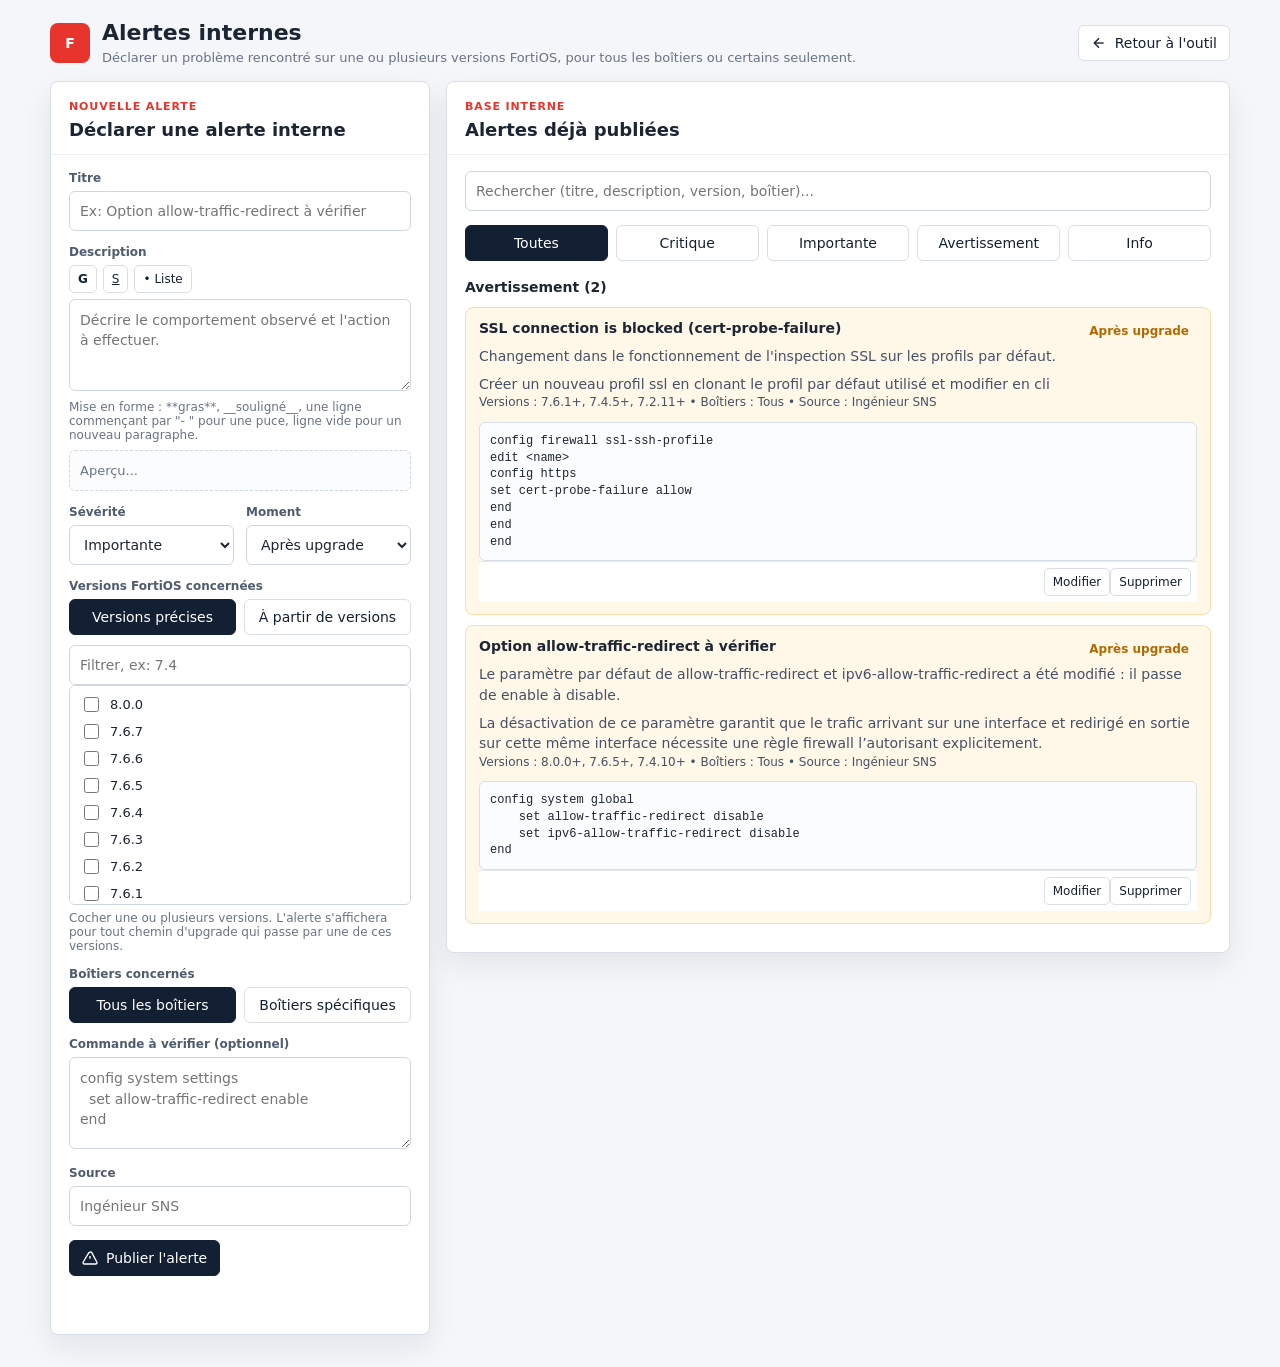
==== app/alerte/index.html @ b1a3e5e3 "Add lightweight rich text formatting for advisory descriptions - New toolbar above the description t" ====
<!doctype html>
<html lang="fr">
<head>
  <meta charset="utf-8" />
  <meta name="viewport" content="width=device-width, initial-scale=1" />
  <title>Alertes internes — FortiOS Upgrade Intelligence</title>
  <link rel="stylesheet" href="../shared.css" />
</head>
<body>
  <main class="shell">
    <header class="topbar">
      <div class="brand-block">
        <div class="mark">F</div>
        <div>
          <h1>Alertes internes</h1>
          <p class="subtitle">Déclarer un problème rencontré sur une ou plusieurs versions FortiOS, pour tous les boîtiers ou certains seulement.</p>
        </div>
      </div>
      <div class="toolbar">
        <a class="btn" href="../" title="Retour à l'outil de chemin d'upgrade">
          <svg viewBox="0 0 24 24" fill="none" stroke="currentColor"><path d="M19 12H5"/><path d="m12 19-7-7 7-7"/></svg>
          Retour à l'outil
        </a>
      </div>
    </header>

    <section class="grid">
      <aside class="panel">
        <div class="panel-header">
          <p class="eyebrow">Nouvelle alerte</p>
          <h2 class="panel-title">Déclarer une alerte interne</h2>
        </div>
        <div class="panel-body">
          <div class="field">
            <label for="titleInput">Titre</label>
            <input type="text" id="titleInput" placeholder="Ex: Option allow-traffic-redirect à vérifier" autocomplete="off" />
          </div>
          <div class="field">
            <label for="descriptionInput">Description</label>
            <div class="rich-toolbar">
              <button type="button" class="mini" id="boldButton" title="Gras (**texte**)"><b>G</b></button>
              <button type="button" class="mini" id="underlineButton" title="Souligné (__texte__)"><u>S</u></button>
              <button type="button" class="mini" id="bulletButton" title="Liste à puces">• Liste</button>
            </div>
            <textarea id="descriptionInput" placeholder="Décrire le comportement observé et l'action à effectuer."></textarea>
            <p class="hint">Mise en forme : **gras**, __souligné__, une ligne commençant par "- " pour une puce, ligne vide pour un nouveau paragraphe.</p>
            <div class="rich-preview rich-text" id="descriptionPreview"></div>
          </div>
          <div class="version-row">
            <div class="field">
              <label for="severitySelect">Sévérité</label>
              <select id="severitySelect">
                <option value="critical">Critique</option>
                <option value="important" selected>Importante</option>
                <option value="warning">Avertissement</option>
                <option value="info">Info</option>
              </select>
            </div>
            <div class="field">
              <label for="timingSelect">Moment</label>
              <select id="timingSelect">
                <option value="pre-upgrade">Avant upgrade</option>
                <option value="during-upgrade">Pendant l'upgrade</option>
                <option value="post-upgrade" selected>Après upgrade</option>
              </select>
            </div>
          </div>

          <div class="field">
            <label>Versions FortiOS concernées</label>
            <div class="toggle-group">
              <button type="button" class="btn active" id="versionModeExactButton">Versions précises</button>
              <button type="button" class="btn" id="versionModeFromButton">À partir de versions</button>
            </div>

            <div id="versionExactField" style="margin-top: 10px;">
              <input type="text" id="versionSearch" placeholder="Filtrer, ex: 7.4" autocomplete="off" />
              <div class="check-list" id="versionList"></div>
              <p class="hint">Cocher une ou plusieurs versions. L'alerte s'affichera pour tout chemin d'upgrade qui passe par une de ces versions.</p>
            </div>

            <div class="field hidden" id="versionFromField" style="margin-top: 10px;">
              <label>À partir de (une par branche concernée)</label>
              <input type="text" id="minVersionSearch" placeholder="Filtrer, ex: 7.4" autocomplete="off" />
              <div class="check-list" id="minVersionList"></div>
              <p class="hint">Cocher un point de départ par branche concernée (ex: 7.2.11 et 7.4.5 et 7.6.1 pour un correctif backporté dans ces trois branches). L'alerte s'affiche pour cette version et les versions suivantes de la même branche (7.4.5 déclenche sur 7.4.5+, mais pas sur 7.2.x ni 7.6.x sauf si cochées aussi).</p>
            </div>
          </div>

          <div class="field">
            <label>Boîtiers concernés</label>
            <div class="toggle-group">
              <button type="button" class="btn active" id="scopeAllButton">Tous les boîtiers</button>
              <button type="button" class="btn" id="scopeSomeButton">Boîtiers spécifiques</button>
            </div>
            <div class="field hidden" id="modelPickerField" style="margin-top: 10px;">
              <input type="text" id="modelSearch" placeholder="Filtrer, ex: 90G, 100F..." autocomplete="off" />
              <div class="check-list" id="modelList"></div>
            </div>
          </div>

          <div class="field">
            <label for="commandInput">Commande à vérifier (optionnel)</label>
            <textarea id="commandInput" placeholder="config system settings&#10;  set allow-traffic-redirect enable&#10;end"></textarea>
          </div>

          <div class="field">
            <label for="sourceInput">Source</label>
            <input type="text" id="sourceInput" placeholder="Ingénieur SNS" autocomplete="off" />
          </div>

          <div class="toolbar" style="justify-content: flex-start;">
            <button class="btn primary" id="submitButton">
              <svg viewBox="0 0 24 24" fill="none" stroke="currentColor"><path d="M10.29 3.86 1.82 18a2 2 0 0 0 1.71 3h16.94a2 2 0 0 0 1.71-3L14.71 3.86a2 2 0 0 0-3.42 0Z"/><path d="M12 9v4"/><path d="M12 17h.01"/></svg>
              <span id="submitButtonLabel">Publier l'alerte</span>
            </button>
            <button class="btn hidden" id="cancelEditButton" type="button">Annuler la modification</button>
          </div>
          <p class="message" id="formMessage"></p>
        </div>
      </aside>

      <section class="panel">
        <div class="panel-header">
          <p class="eyebrow">Base interne</p>
          <h2 class="panel-title">Alertes déjà publiées</h2>
        </div>
        <div class="panel-body" style="padding-bottom: 0;">
          <div class="field">
            <input type="text" id="advisorySearch" placeholder="Rechercher (titre, description, version, boîtier)..." autocomplete="off" />
          </div>
          <div class="toggle-group" id="severityFilterGroup" style="justify-content: flex-start; flex-wrap: wrap;">
            <button type="button" class="btn active" data-severity-filter="all">Toutes</button>
            <button type="button" class="btn" data-severity-filter="critical">Critique</button>
            <button type="button" class="btn" data-severity-filter="important">Importante</button>
            <button type="button" class="btn" data-severity-filter="warning">Avertissement</button>
            <button type="button" class="btn" data-severity-filter="info">Info</button>
          </div>
        </div>
        <div class="content-band" id="advisoryList"></div>
      </section>
    </section>
  </main>

  <script src="app.js"></script>
</body>
</html>
---- app/shared.css ----
:root {
  --bg: #f4f6f9;
  --panel: #ffffff;
  --text: #1c2533;
  --muted: #687386;
  --line: #d9dee8;
  --soft-line: #edf0f5;
  --brand: #e7352d;
  --brand-dark: #b92721;
  --ink: #132033;
  --info: #1769aa;
  --warn: #b26a00;
  --danger: #b3261e;
  --ok: #18734b;
  --soft-red: #fff1f0;
  --soft-blue: #eef6ff;
  --soft-yellow: #fff7e8;
  --soft-green: #eefaf3;
  --shadow: 0 12px 28px rgba(19, 32, 51, 0.08);
  font-family: Inter, ui-sans-serif, system-ui, -apple-system, BlinkMacSystemFont, "Segoe UI", sans-serif;
}

* { box-sizing: border-box; }

body {
  margin: 0;
  min-height: 100vh;
  background: var(--bg);
  color: var(--text);
  font-size: 14px;
}

button, input, select, textarea {
  font: inherit;
}

button {
  border: 0;
  cursor: pointer;
}

.shell {
  width: min(1180px, calc(100vw - 32px));
  margin: 0 auto;
  padding: 20px 0 32px;
}

.topbar {
  display: flex;
  align-items: center;
  justify-content: space-between;
  gap: 16px;
  margin-bottom: 16px;
}

.brand-block {
  display: flex;
  align-items: center;
  gap: 12px;
  min-width: 0;
}

.mark {
  width: 40px;
  height: 40px;
  border-radius: 8px;
  display: grid;
  place-items: center;
  color: #fff;
  background: var(--brand);
  font-weight: 800;
  letter-spacing: 0;
}

h1 {
  margin: 0;
  font-size: 22px;
  line-height: 1.2;
  letter-spacing: 0;
}

.subtitle {
  margin: 4px 0 0;
  color: var(--muted);
  font-size: 13px;
}

.toolbar {
  display: flex;
  align-items: center;
  gap: 8px;
  flex-wrap: wrap;
  justify-content: flex-end;
}

.btn {
  min-height: 36px;
  padding: 0 12px;
  border: 1px solid var(--line);
  border-radius: 6px;
  background: #fff;
  color: var(--ink);
  display: inline-flex;
  align-items: center;
  gap: 8px;
  white-space: nowrap;
  text-decoration: none;
}

.btn svg {
  width: 16px;
  height: 16px;
  stroke-width: 2;
}

.btn.primary {
  border-color: var(--ink);
  background: var(--ink);
  color: #fff;
}

.btn.danger {
  border-color: #ffcdc9;
  color: var(--brand-dark);
}

.btn:disabled {
  opacity: 0.55;
  cursor: not-allowed;
}

.grid {
  display: grid;
  grid-template-columns: 380px minmax(0, 1fr);
  gap: 16px;
  align-items: start;
}

.panel {
  background: var(--panel);
  border: 1px solid var(--line);
  border-radius: 8px;
  box-shadow: var(--shadow);
}

.panel-header {
  padding: 18px 18px 12px;
  border-bottom: 1px solid var(--soft-line);
}

.eyebrow {
  margin: 0 0 6px;
  color: var(--brand);
  font-size: 11px;
  font-weight: 800;
  letter-spacing: 0.08em;
  text-transform: uppercase;
}

.panel-title {
  margin: 0;
  font-size: 18px;
  line-height: 1.25;
  letter-spacing: 0;
}

.panel-body {
  padding: 16px 18px 18px;
}

.field {
  margin-bottom: 14px;
}

label {
  display: block;
  color: #4f5b6e;
  font-size: 12px;
  font-weight: 700;
  margin-bottom: 6px;
}

select, textarea, input[type="text"] {
  width: 100%;
  border: 1px solid #cfd6e2;
  border-radius: 6px;
  background: #fff;
  color: var(--text);
  min-height: 40px;
  padding: 0 10px;
  outline: none;
}

textarea {
  padding: 10px;
  min-height: 92px;
  resize: vertical;
  line-height: 1.45;
}

select:focus, textarea:focus, input[type="text"]:focus {
  border-color: var(--info);
  box-shadow: 0 0 0 3px rgba(23, 105, 170, 0.12);
}

.version-row {
  display: grid;
  grid-template-columns: 1fr 1fr;
  gap: 12px;
}

.hint {
  margin: 6px 0 0;
  color: var(--muted);
  font-size: 12px;
}

.status-line {
  margin-top: 12px;
  padding-top: 12px;
  border-top: 1px solid var(--soft-line);
  display: flex;
  align-items: center;
  gap: 8px;
  color: var(--muted);
  font-size: 12px;
}

.status-dot {
  width: 8px;
  height: 8px;
  border-radius: 50%;
  background: var(--ok);
  flex: 0 0 auto;
}

.path-head {
  display: flex;
  justify-content: space-between;
  align-items: flex-start;
  gap: 16px;
  padding: 18px;
  border-bottom: 1px solid var(--soft-line);
}

.path-title {
  margin: 4px 0 0;
  display: flex;
  align-items: center;
  gap: 10px;
  flex-wrap: wrap;
  font-size: 28px;
  line-height: 1.1;
  letter-spacing: 0;
  font-weight: 800;
}

.path-title .from { color: var(--brand); }
.path-title .arrow { color: #7b8597; font-weight: 500; }
.path-title .to { color: var(--ink); }

.path-meta {
  margin-top: 8px;
  display: flex;
  gap: 8px;
  flex-wrap: wrap;
  color: var(--muted);
  font-size: 12px;
}

.badge {
  display: inline-flex;
  align-items: center;
  min-height: 22px;
  padding: 0 8px;
  border-radius: 999px;
  background: #eef1f5;
  color: #465165;
  font-size: 12px;
  font-weight: 700;
  white-space: nowrap;
}

.badge.warn { background: var(--soft-yellow); color: var(--warn); }
.badge.danger { background: var(--soft-red); color: var(--danger); }
.badge.ok { background: var(--soft-green); color: var(--ok); }
.badge.info { background: var(--soft-blue); color: var(--info); }

.steps {
  padding: 26px 18px 18px;
  border-bottom: 1px solid var(--soft-line);
  overflow-x: auto;
}

.step-track {
  display: flex;
  align-items: center;
  min-width: max-content;
}

.step {
  min-width: 112px;
  text-align: center;
  position: relative;
}

.step-label {
  color: #7a8496;
  font-size: 10px;
  text-transform: uppercase;
  font-weight: 800;
  letter-spacing: 0.08em;
  margin-bottom: 7px;
}

.step-box {
  display: inline-flex;
  align-items: center;
  justify-content: center;
  min-width: 78px;
  min-height: 36px;
  border: 1px solid #bec7d5;
  border-radius: 4px;
  background: #fff;
  color: var(--ink);
  font-weight: 800;
  font-size: 13px;
}

.step.target .step-box {
  background: var(--brand);
  border-color: var(--brand);
  color: #fff;
}

.connector {
  width: 52px;
  height: 1px;
  background: #bcc5d3;
  position: relative;
  margin: 18px -9px 0;
  flex: 0 0 auto;
}

.connector::after {
  content: "";
  position: absolute;
  right: -1px;
  top: -4px;
  border-left: 7px solid #bcc5d3;
  border-top: 4px solid transparent;
  border-bottom: 4px solid transparent;
}

.content-band {
  padding: 18px;
}

.section-title {
  margin: 0 0 12px;
  font-size: 14px;
  letter-spacing: 0;
}

.table-wrap {
  border: 1px solid var(--line);
  border-radius: 6px;
  overflow: auto;
}

table {
  width: 100%;
  border-collapse: collapse;
  min-width: 620px;
  background: #fff;
}

th, td {
  text-align: left;
  padding: 12px 13px;
  border-bottom: 1px solid var(--soft-line);
  vertical-align: top;
}

th {
  color: #687386;
  font-size: 11px;
  text-transform: uppercase;
  letter-spacing: 0.06em;
  background: #fafbfc;
}

tr:last-child td { border-bottom: 0; }
tr.target-row { background: var(--soft-red); }

.version-cell {
  font-weight: 800;
  white-space: nowrap;
}

.notes {
  display: flex;
  gap: 6px;
  flex-wrap: wrap;
}

.note-token {
  width: 24px;
  height: 24px;
  border-radius: 50%;
  display: inline-grid;
  place-items: center;
  font-size: 12px;
  font-weight: 800;
  border: 1px solid #d5dbe6;
  color: #4d596b;
  background: #fff;
}

.note-token.active {
  border-color: #2d5b8f;
  background: #eef6ff;
  color: #174d86;
}

.callouts {
  display: grid;
  grid-template-columns: repeat(2, minmax(0, 1fr));
  gap: 12px;
  margin-top: 14px;
}

.callout {
  border: 1px solid var(--line);
  border-radius: 8px;
  padding: 13px;
  background: #fff;
}

.callout.warn {
  border-color: #ffdca5;
  background: var(--soft-yellow);
}

.callout.danger {
  border-color: #ffc8c3;
  background: var(--soft-red);
}

.callout.info {
  border-color: #bfddfa;
  background: var(--soft-blue);
}

.callout-head {
  display: flex;
  justify-content: space-between;
  gap: 10px;
  margin-bottom: 7px;
}

.callout-title {
  margin: 0;
  font-weight: 800;
  line-height: 1.25;
}

.callout p {
  margin: 0;
  color: #465165;
  line-height: 1.45;
}

.codebox {
  margin-top: 10px;
  border: 1px solid #d8dee9;
  background: #fbfcfe;
  border-radius: 6px;
  overflow: hidden;
}

pre {
  margin: 0;
  padding: 10px;
  overflow: auto;
  font-size: 12px;
  line-height: 1.4;
}

.code-actions {
  display: flex;
  justify-content: flex-end;
  border-top: 1px solid #e3e7ef;
  padding: 6px;
  background: #fff;
}

.mini {
  min-height: 28px;
  padding: 0 8px;
  border-radius: 5px;
  background: #fff;
  border: 1px solid var(--line);
  color: var(--ink);
  font-size: 12px;
}

.empty {
  border: 1px dashed #c8d0dd;
  border-radius: 8px;
  padding: 22px;
  text-align: center;
  color: var(--muted);
  background: #fbfcfe;
}

.drawer {
  margin-top: 16px;
  border-top: 1px solid var(--soft-line);
  padding-top: 16px;
}

.hidden { display: none !important; }

.import-box {
  display: grid;
  gap: 10px;
}

.message {
  margin-top: 10px;
  color: var(--muted);
  font-size: 12px;
  min-height: 18px;
}

.file-input {
  position: absolute;
  width: 1px;
  height: 1px;
  opacity: 0;
  pointer-events: none;
}

.toggle-group {
  display: flex;
  gap: 8px;
}

.toggle-group .btn {
  flex: 1;
  justify-content: center;
}

.toggle-group .btn.active {
  border-color: var(--ink);
  background: var(--ink);
  color: #fff;
}

.check-list {
  max-height: 220px;
  overflow: auto;
  border: 1px solid #cfd6e2;
  border-radius: 6px;
  padding: 8px 10px;
  display: grid;
  gap: 6px;
  background: #fff;
}

.check-list label {
  display: flex;
  align-items: center;
  gap: 8px;
  margin: 0;
  font-size: 13px;
  font-weight: 500;
  color: var(--text);
}

.check-list input[type="checkbox"] {
  width: 15px;
  height: 15px;
}

.advisory-row {
  border: 1px solid var(--line);
  border-radius: 8px;
  padding: 12px 13px;
  margin-bottom: 10px;
  background: #fff;
}

.advisory-row .callout-head { margin-bottom: 4px; }

.rich-toolbar {
  display: flex;
  gap: 6px;
  margin-bottom: 6px;
}

.rich-toolbar .mini.active {
  border-color: var(--ink);
  background: var(--ink);
  color: #fff;
}

.rich-preview {
  margin-top: 8px;
  padding: 10px;
  border: 1px dashed #cfd6e2;
  border-radius: 6px;
  background: #fbfcfe;
  font-size: 13px;
  line-height: 1.5;
}

.rich-preview:empty::before {
  content: "Aperçu...";
  color: var(--muted);
}

.rich-text p {
  margin: 0 0 8px;
  color: #465165;
  line-height: 1.45;
}

.rich-text p:last-child { margin-bottom: 0; }

.rich-text ul {
  margin: 0 0 8px 18px;
  padding: 0;
  color: #465165;
}

.rich-text ul:last-child { margin-bottom: 0; }
.rich-text li { margin-bottom: 2px; }

@media (max-width: 920px) {
  .grid {
    grid-template-columns: 1fr;
  }

  .topbar {
    align-items: flex-start;
    flex-direction: column;
  }

  .toolbar {
    justify-content: flex-start;
  }

  .callouts {
    grid-template-columns: 1fr;
  }
}

@media (max-width: 560px) {
  .shell {
    width: min(100vw - 20px, 1180px);
    padding-top: 10px;
  }

  .version-row {
    grid-template-columns: 1fr;
  }

  .path-head {
    flex-direction: column;
  }

  .path-title {
    font-size: 23px;
  }
}
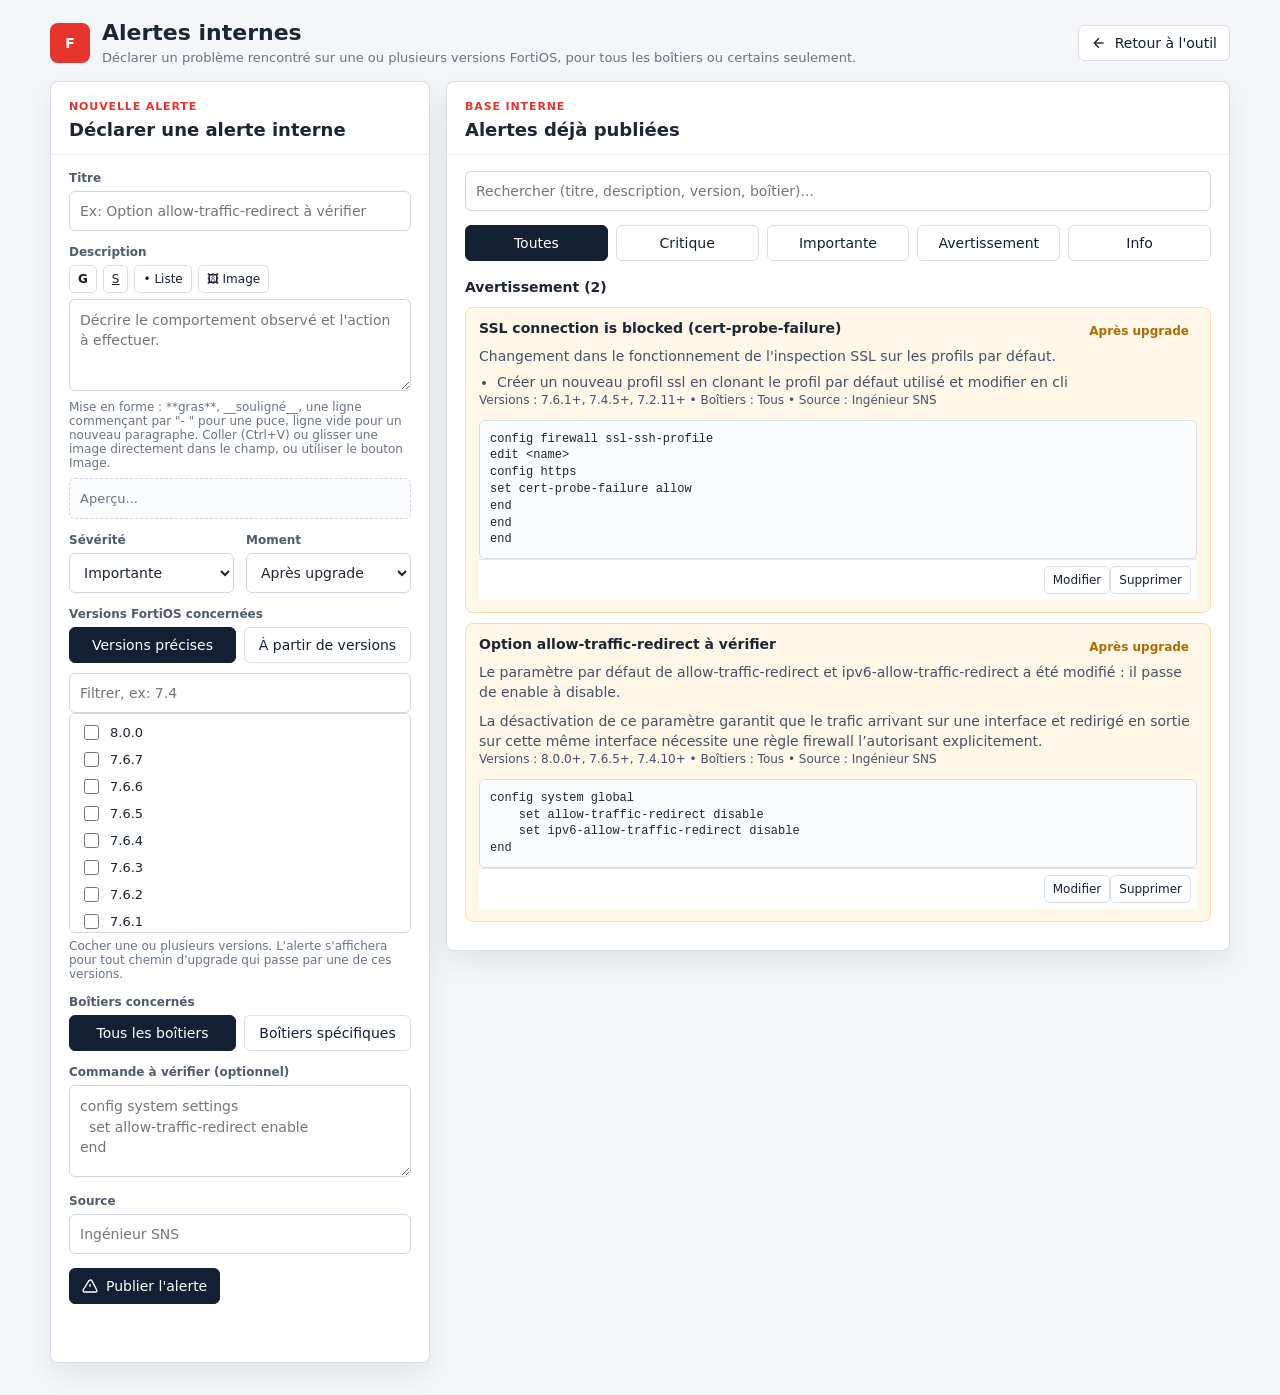
==== commit 513b08fb: "Add screenshot support to advisory descriptions - New POST /api/advisory-images endpoint: accepts a " ====
--- a/app/alerte/index.html
+++ b/app/alerte/index.html
@@ -41,9 +41,11 @@
               <button type="button" class="mini" id="boldButton" title="Gras (**texte**)"><b>G</b></button>
               <button type="button" class="mini" id="underlineButton" title="Souligné (__texte__)"><u>S</u></button>
               <button type="button" class="mini" id="bulletButton" title="Liste à puces">• Liste</button>
+              <button type="button" class="mini" id="imageButton" title="Insérer une capture d'écran">🖼 Image</button>
+              <input type="file" id="imageFileInput" class="file-input" accept="image/png,image/jpeg,image/gif,image/webp" />
             </div>
             <textarea id="descriptionInput" placeholder="Décrire le comportement observé et l'action à effectuer."></textarea>
-            <p class="hint">Mise en forme : **gras**, __souligné__, une ligne commençant par "- " pour une puce, ligne vide pour un nouveau paragraphe.</p>
+            <p class="hint">Mise en forme : **gras**, __souligné__, une ligne commençant par "- " pour une puce, ligne vide pour un nouveau paragraphe. Coller (Ctrl+V) ou glisser une image directement dans le champ, ou utiliser le bouton Image.</p>
             <div class="rich-preview rich-text" id="descriptionPreview"></div>
           </div>
           <div class="version-row">
--- a/app/shared.css
+++ b/app/shared.css
@@ -638,6 +638,14 @@
 .rich-text ul:last-child { margin-bottom: 0; }
 .rich-text li { margin-bottom: 2px; }
 
+.rich-text img {
+  display: block;
+  max-width: 100%;
+  margin: 8px 0;
+  border: 1px solid var(--line);
+  border-radius: 6px;
+}
+
 @media (max-width: 920px) {
   .grid {
     grid-template-columns: 1fr;
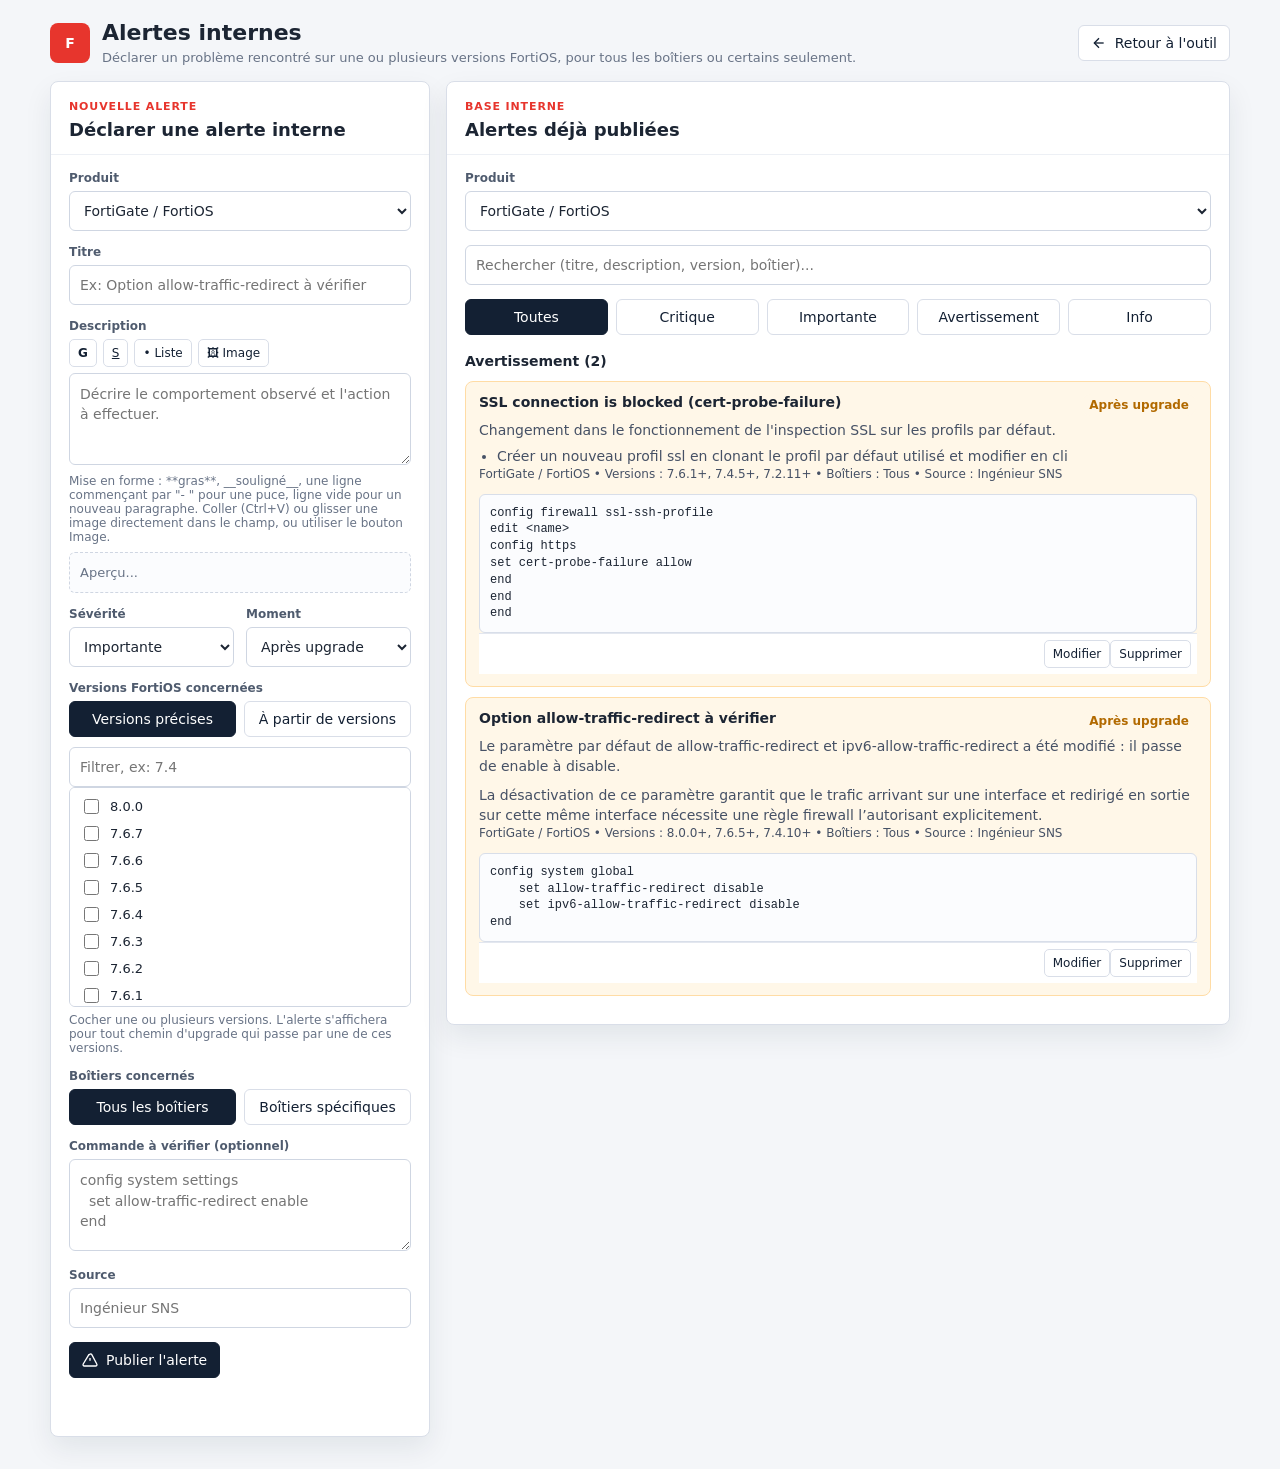
==== commit 57df9739: "Add FortiAnalyzer and FortiManager support alongside FortiGate Fortinet's public Upgrade Path Tool t" ====
--- a/app/alerte/index.html
+++ b/app/alerte/index.html
@@ -31,6 +31,10 @@
           <h2 class="panel-title">Déclarer une alerte interne</h2>
         </div>
         <div class="panel-body">
+          <div class="field">
+            <label for="productSelect">Produit</label>
+            <select id="productSelect"></select>
+          </div>
           <div class="field">
             <label for="titleInput">Titre</label>
             <input type="text" id="titleInput" placeholder="Ex: Option allow-traffic-redirect à vérifier" autocomplete="off" />
@@ -129,6 +133,10 @@
         </div>
         <div class="panel-body" style="padding-bottom: 0;">
           <div class="field">
+            <label for="productFilterSelect">Produit</label>
+            <select id="productFilterSelect"></select>
+          </div>
+          <div class="field">
             <input type="text" id="advisorySearch" placeholder="Rechercher (titre, description, version, boîtier)..." autocomplete="off" />
           </div>
           <div class="toggle-group" id="severityFilterGroup" style="justify-content: flex-start; flex-wrap: wrap;">
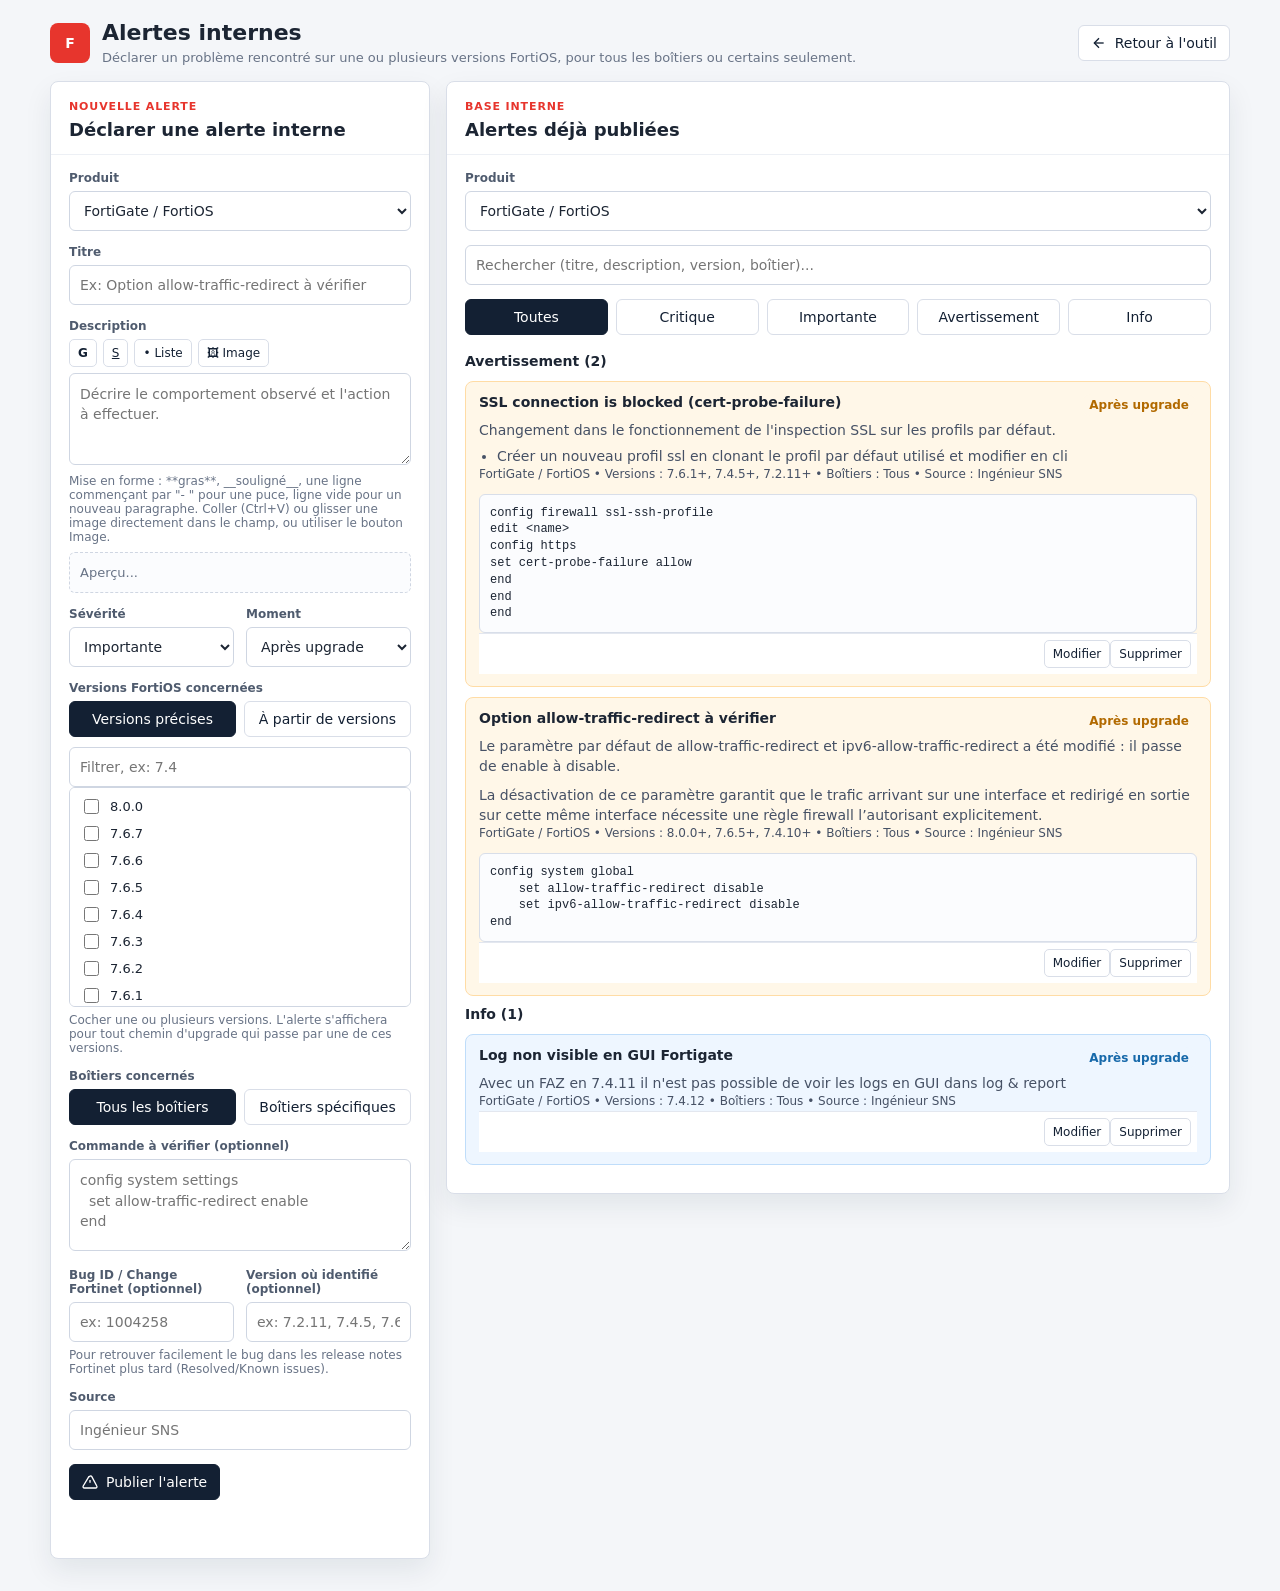
==== commit 67b23f35: "Add optional Bug ID / version-identified fields to advisories Lets an engineer note the Fortinet bug" ====
--- a/app/alerte/index.html
+++ b/app/alerte/index.html
@@ -110,6 +110,18 @@
             <textarea id="commandInput" placeholder="config system settings&#10;  set allow-traffic-redirect enable&#10;end"></textarea>
           </div>
 
+          <div class="version-row">
+            <div class="field">
+              <label for="bugIdInput">Bug ID / Change Fortinet (optionnel)</label>
+              <input type="text" id="bugIdInput" placeholder="ex: 1004258" autocomplete="off" />
+            </div>
+            <div class="field">
+              <label for="bugVersionInput">Version où identifié (optionnel)</label>
+              <input type="text" id="bugVersionInput" placeholder="ex: 7.2.11, 7.4.5, 7.6.1" autocomplete="off" />
+            </div>
+          </div>
+          <p class="hint" style="margin-top: -8px; margin-bottom: 14px;">Pour retrouver facilement le bug dans les release notes Fortinet plus tard (Resolved/Known issues).</p>
+
           <div class="field">
             <label for="sourceInput">Source</label>
             <input type="text" id="sourceInput" placeholder="Ingénieur SNS" autocomplete="off" />
--- a/app/shared.css
+++ b/app/shared.css
@@ -423,6 +423,15 @@
   color: #174d86;
 }
 
+a.note-token {
+  text-decoration: none;
+  cursor: pointer;
+}
+
+a.note-token:hover {
+  background: #dbeafe;
+}
+
 .callouts {
   display: grid;
   grid-template-columns: repeat(2, minmax(0, 1fr));
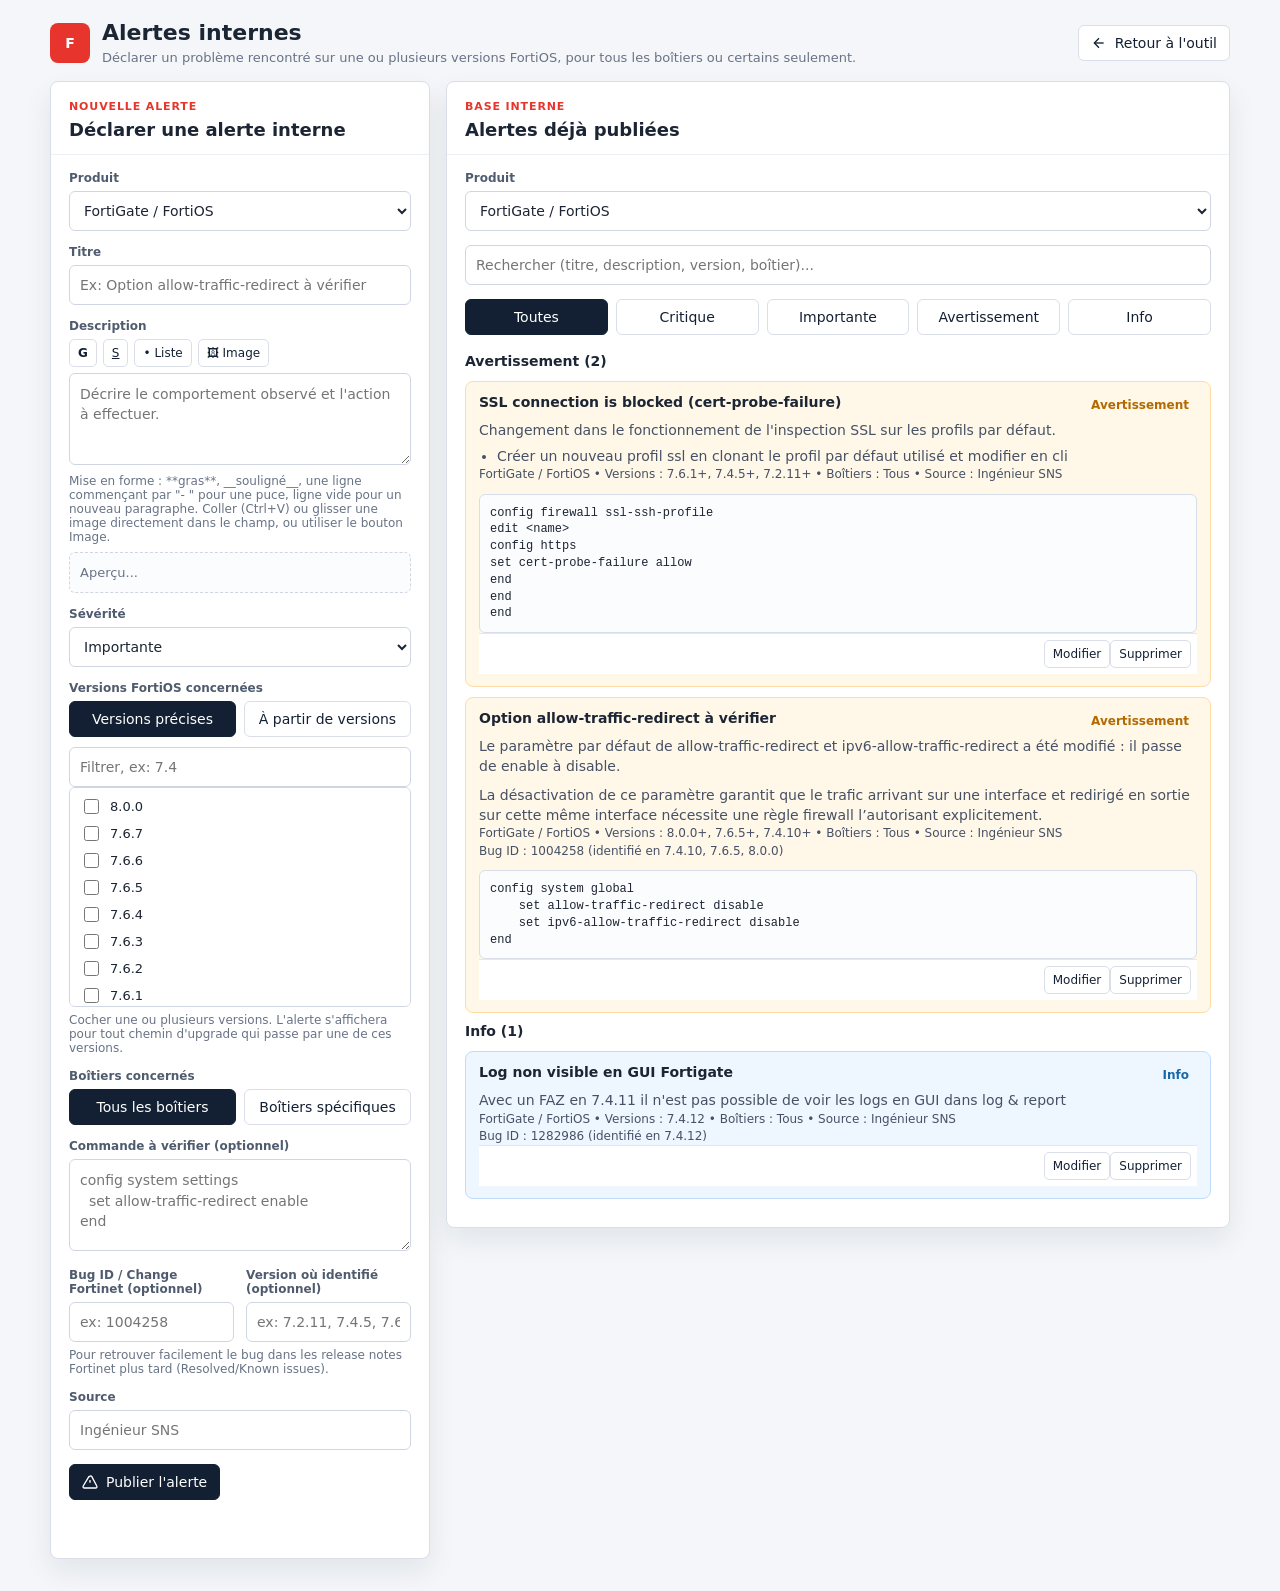
==== commit 3b4b2aa0: "Remove the timing (avant/pendant/après upgrade) field from advisories Wasn't useful in practice. Rem" ====
--- a/app/alerte/index.html
+++ b/app/alerte/index.html
@@ -52,24 +52,14 @@
             <p class="hint">Mise en forme : **gras**, __souligné__, une ligne commençant par "- " pour une puce, ligne vide pour un nouveau paragraphe. Coller (Ctrl+V) ou glisser une image directement dans le champ, ou utiliser le bouton Image.</p>
             <div class="rich-preview rich-text" id="descriptionPreview"></div>
           </div>
-          <div class="version-row">
-            <div class="field">
-              <label for="severitySelect">Sévérité</label>
-              <select id="severitySelect">
-                <option value="critical">Critique</option>
-                <option value="important" selected>Importante</option>
-                <option value="warning">Avertissement</option>
-                <option value="info">Info</option>
-              </select>
-            </div>
-            <div class="field">
-              <label for="timingSelect">Moment</label>
-              <select id="timingSelect">
-                <option value="pre-upgrade">Avant upgrade</option>
-                <option value="during-upgrade">Pendant l'upgrade</option>
-                <option value="post-upgrade" selected>Après upgrade</option>
-              </select>
-            </div>
+          <div class="field">
+            <label for="severitySelect">Sévérité</label>
+            <select id="severitySelect">
+              <option value="critical">Critique</option>
+              <option value="important" selected>Importante</option>
+              <option value="warning">Avertissement</option>
+              <option value="info">Info</option>
+            </select>
           </div>
 
           <div class="field">
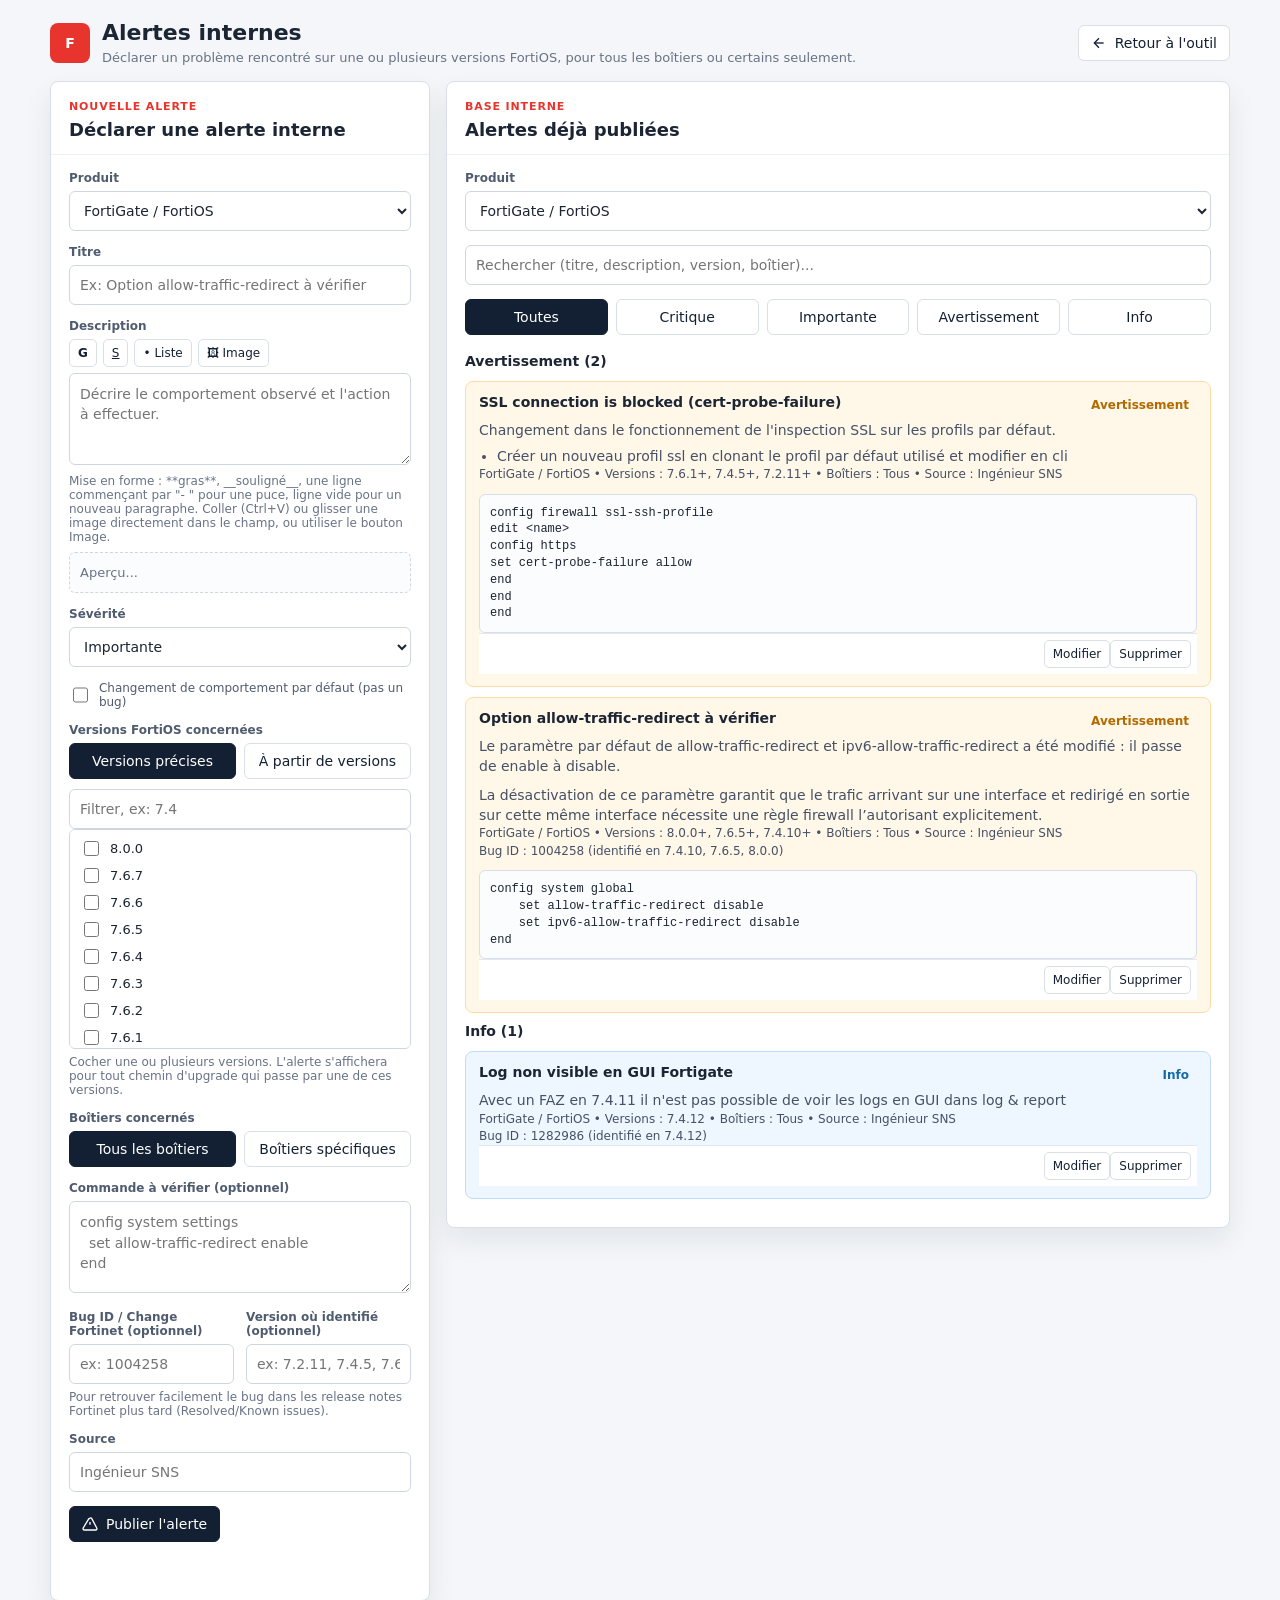
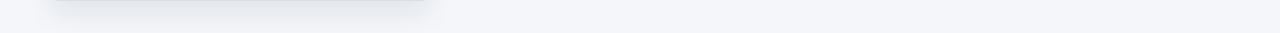
==== commit f10b566f: "Only trigger threshold-based advisories when this upgrade crosses them A "from version X" advisory (" ====
--- a/app/alerte/index.html
+++ b/app/alerte/index.html
@@ -60,6 +60,12 @@
               <option value="warning">Avertissement</option>
               <option value="info">Info</option>
             </select>
+          </div>
+          <div class="field">
+            <label style="display: flex; align-items: center; gap: 8px; font-weight: 400;">
+              <input type="checkbox" id="behaviorChangeInput" style="width: 16px; height: 16px;" />
+              Changement de comportement par défaut (pas un bug)
+            </label>
           </div>
 
           <div class="field">
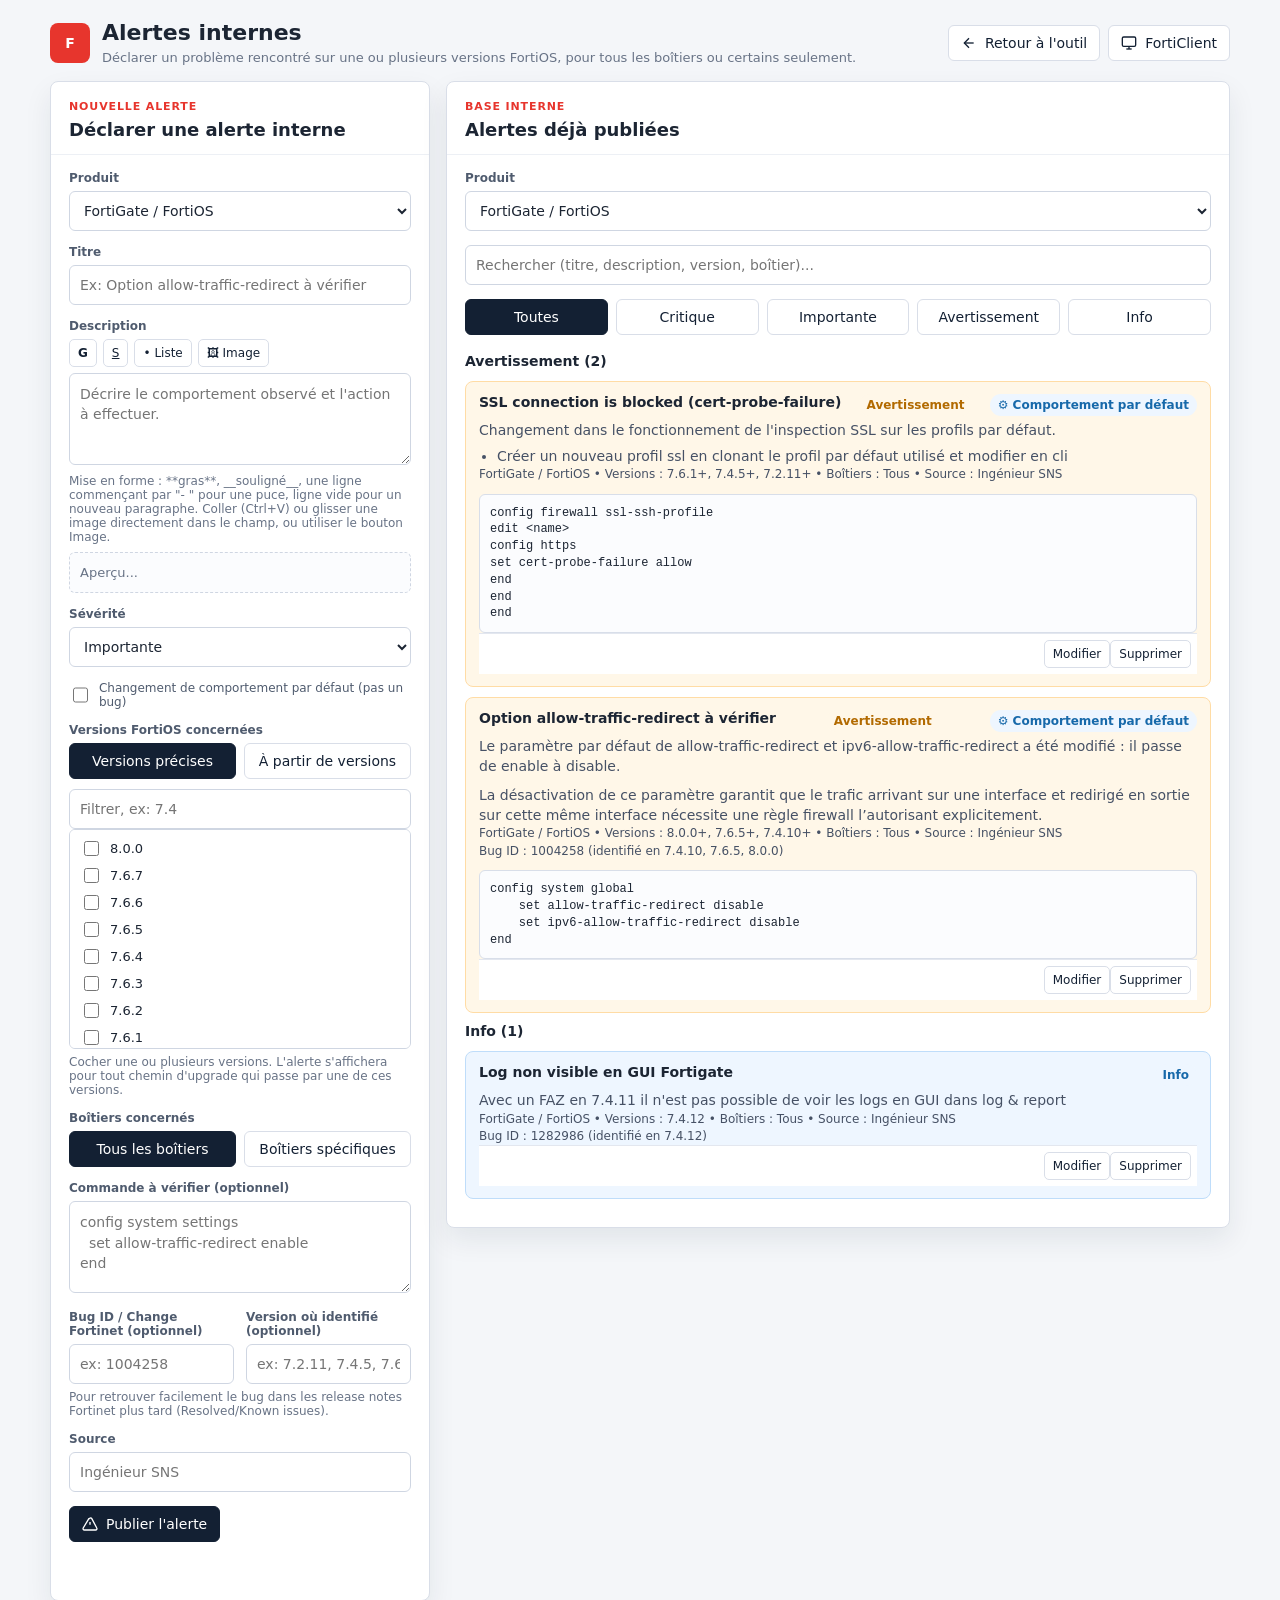
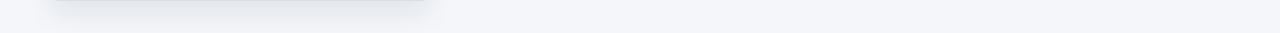
==== commit 5f5eeade: "Add FortiClient / FortiClient EMS: version catalog + compatibility page No official path support: Fo" ====
--- a/app/alerte/index.html
+++ b/app/alerte/index.html
@@ -20,6 +20,10 @@
         <a class="btn" href="../" title="Retour à l'outil de chemin d'upgrade">
           <svg viewBox="0 0 24 24" fill="none" stroke="currentColor"><path d="M19 12H5"/><path d="m12 19-7-7 7-7"/></svg>
           Retour à l'outil
+        </a>
+        <a class="btn" href="../forticlient/" title="Versions et compatibilité FortiClient / FortiClient EMS">
+          <svg viewBox="0 0 24 24" fill="none" stroke="currentColor"><rect x="2" y="3" width="20" height="14" rx="2"/><path d="M8 21h8"/><path d="M12 17v4"/></svg>
+          FortiClient
         </a>
       </div>
     </header>
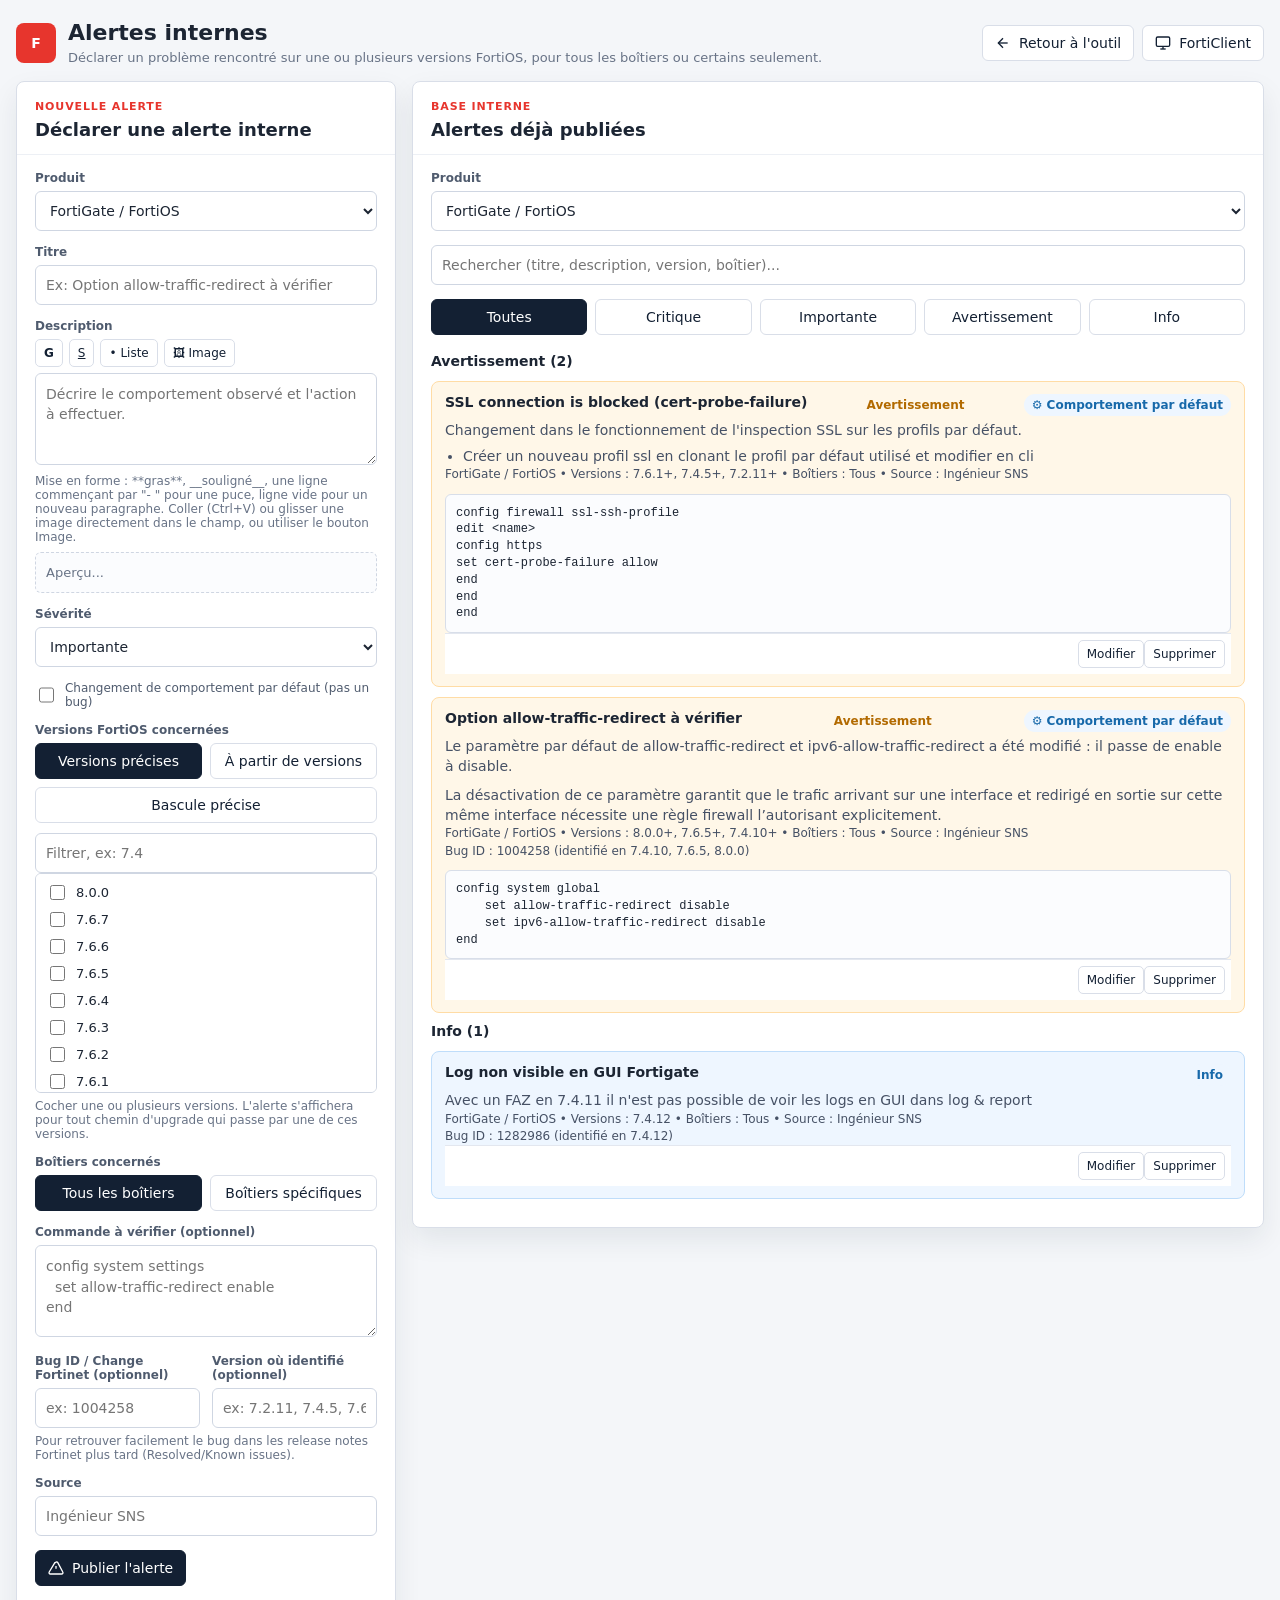
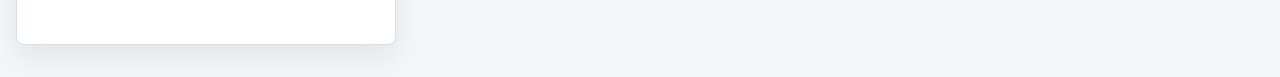
==== commit a2b994b7: "Add precise-hop upgrade advisories" ====
--- a/app/alerte/index.html
+++ b/app/alerte/index.html
@@ -74,9 +74,10 @@
 
           <div class="field">
             <label>Versions FortiOS concernées</label>
-            <div class="toggle-group">
+            <div class="toggle-group" style="flex-wrap: wrap;">
               <button type="button" class="btn active" id="versionModeExactButton">Versions précises</button>
               <button type="button" class="btn" id="versionModeFromButton">À partir de versions</button>
+              <button type="button" class="btn" id="versionModeHopButton">Bascule précise</button>
             </div>
 
             <div id="versionExactField" style="margin-top: 10px;">
@@ -90,6 +91,21 @@
               <input type="text" id="minVersionSearch" placeholder="Filtrer, ex: 7.4" autocomplete="off" />
               <div class="check-list" id="minVersionList"></div>
               <p class="hint">Cocher un point de départ par branche concernée (ex: 7.2.11 et 7.4.5 et 7.6.1 pour un correctif backporté dans ces trois branches). L'alerte s'affiche pour cette version et les versions suivantes de la même branche (7.4.5 déclenche sur 7.4.5+, mais pas sur 7.2.x ni 7.6.x sauf si cochées aussi).</p>
+            </div>
+
+            <div class="field hidden" id="versionHopField" style="margin-top: 10px;">
+              <label>Bascule concernée</label>
+              <div class="version-row">
+                <div class="field">
+                  <label for="hopFromSelect">Version de départ</label>
+                  <select id="hopFromSelect"></select>
+                </div>
+                <div class="field">
+                  <label for="hopToSelect">Version cible</label>
+                  <select id="hopToSelect"></select>
+                </div>
+              </div>
+              <p class="hint">Pour un bug qui ne se déclenche que pour CETTE bascule précise (ex: perte de <code>config system global</code> en passant de 7.6.6 à 7.6.7), pas pour toute upgrade qui passe par la version cible. L'alerte ne s'affiche que si le chemin calculé contient exactement ce saut.</p>
             </div>
           </div>
 
--- a/app/shared.css
+++ b/app/shared.css
@@ -40,7 +40,7 @@
 }
 
 .shell {
-  width: min(1180px, calc(100vw - 32px));
+  width: min(1560px, calc(100vw - 32px));
   margin: 0 auto;
   padding: 20px 0 32px;
 }
@@ -136,6 +136,41 @@
   align-items: start;
 }
 
+.sidebar-stack {
+  display: grid;
+  gap: 16px;
+}
+
+.history-list {
+  list-style: none;
+  margin: 10px 0 0;
+  padding: 0;
+  display: grid;
+  gap: 8px;
+}
+
+.history-item {
+  width: 100%;
+  display: flex;
+  flex-direction: column;
+  align-items: flex-start;
+  gap: 2px;
+  padding: 8px 10px;
+  border: 1px solid var(--soft-line);
+  border-radius: 6px;
+  background: #fbfcfe;
+  text-align: left;
+}
+
+.history-item:hover {
+  background: var(--soft-blue);
+  border-color: var(--line);
+}
+
+.history-item-title {
+  font-weight: 700;
+}
+
 .panel {
   background: var(--panel);
   border: 1px solid var(--line);
@@ -168,8 +203,105 @@
   padding: 16px 18px 18px;
 }
 
+.briefing-bar {
+  display: flex;
+  align-items: center;
+  flex-wrap: wrap;
+  gap: 8px;
+  margin-bottom: 16px;
+  padding: 8px 14px;
+  border: 1px solid var(--line);
+  border-radius: 8px;
+  background: var(--panel);
+  box-shadow: var(--shadow);
+  font-size: 12px;
+}
+
+.briefing-label {
+  font-weight: 800;
+  color: var(--muted);
+  text-transform: uppercase;
+  font-size: 10px;
+  letter-spacing: 0.06em;
+}
+
+.briefing-sep {
+  color: var(--line);
+  margin: 0 2px;
+}
+
+.briefing-chip {
+  display: inline-flex;
+  align-items: center;
+  gap: 4px;
+  padding: 2px 8px;
+  border-radius: 999px;
+  border: 1px solid var(--line);
+  background: #fbfcfe;
+  color: var(--ink);
+  font-weight: 700;
+  text-decoration: none;
+  white-space: nowrap;
+}
+
+.briefing-chip:hover {
+  background: var(--soft-blue);
+}
+
+.briefing-tag {
+  color: var(--muted);
+  font-weight: 600;
+  font-size: 11px;
+}
+
+.briefing-tag.warn {
+  color: var(--warn);
+}
+
+.briefing-tag.danger {
+  color: var(--danger);
+}
+
+.new-badge {
+  display: inline-block;
+  padding: 0 3px;
+  border-radius: 3px;
+  background: var(--soft-green);
+  color: var(--ok);
+  font-weight: 800;
+  font-size: 7px;
+  line-height: 1.5;
+  text-transform: uppercase;
+  letter-spacing: 0.02em;
+  vertical-align: 1px;
+  margin-left: 3px;
+}
+
 .field {
   margin-bottom: 14px;
+}
+
+.cve-search-field {
+  margin-top: 16px;
+  border-top: 1px solid var(--soft-line);
+  padding-top: 16px;
+}
+
+.cve-search-row {
+  display: flex;
+  gap: 8px;
+}
+
+.cve-search-row input {
+  flex: 1 1 auto;
+  min-width: 0;
+}
+
+.cve-affected-list {
+  margin: 8px 0 0;
+  padding-left: 18px;
+  color: #465165;
+  line-height: 1.5;
 }
 
 label {
@@ -270,6 +402,7 @@
 
 .badge {
   display: inline-flex;
+  flex-shrink: 0;
   align-items: center;
   min-height: 22px;
   padding: 0 8px;
@@ -281,6 +414,15 @@
   white-space: nowrap;
 }
 
+a.badge {
+  text-decoration: none;
+  cursor: pointer;
+}
+
+a.badge:hover {
+  filter: brightness(0.95);
+}
+
 .badge.warn { background: var(--soft-yellow); color: var(--warn); }
 .badge.danger { background: var(--soft-red); color: var(--danger); }
 .badge.ok { background: var(--soft-green); color: var(--ok); }
@@ -400,17 +542,25 @@
 
 .notes {
   display: flex;
+  gap: 5px;
+  flex-wrap: nowrap;
+}
+
+.badge-cell {
+  display: flex;
+  flex-direction: column;
+  align-items: flex-start;
   gap: 6px;
-  flex-wrap: wrap;
 }
 
 .note-token {
-  width: 24px;
-  height: 24px;
+  width: 22px;
+  height: 22px;
+  flex-shrink: 0;
   border-radius: 50%;
   display: inline-grid;
   place-items: center;
-  font-size: 12px;
+  font-size: 11px;
   font-weight: 800;
   border: 1px solid #d5dbe6;
   color: #4d596b;
@@ -451,6 +601,14 @@
   background: var(--soft-yellow);
 }
 
+.offline-banner {
+  margin: 0 0 14px;
+}
+
+.offline-banner p {
+  color: #8a5a00;
+}
+
 .callout.danger {
   border-color: #ffc8c3;
   background: var(--soft-red);
@@ -463,6 +621,7 @@
 
 .callout-head {
   display: flex;
+  flex-wrap: wrap;
   justify-content: space-between;
   gap: 10px;
   margin-bottom: 7px;
@@ -478,6 +637,227 @@
   margin: 0;
   color: #465165;
   line-height: 1.45;
+}
+
+.checklist {
+  list-style: none;
+  margin: 0 0 18px;
+  padding: 0;
+  display: grid;
+  gap: 10px;
+}
+
+.checklist li {
+  border: 1px solid var(--line);
+  border-radius: 8px;
+  padding: 13px;
+  background: #fbfcfe;
+}
+
+.checklist-head {
+  display: flex;
+  gap: 10px;
+  align-items: flex-start;
+}
+
+.checklist-head .badge {
+  flex: 0 0 auto;
+  margin-top: 2px;
+}
+
+.checklist-head p {
+  margin: 0;
+  color: #465165;
+  line-height: 1.45;
+}
+
+.checklist-details {
+  margin-bottom: 18px;
+}
+
+.callouts + .checklist-details {
+  margin-top: 28px;
+}
+
+.checklist-details summary {
+  cursor: pointer;
+  list-style: none;
+  display: flex;
+  align-items: center;
+  gap: 10px;
+  user-select: none;
+}
+
+.checklist-details summary::-webkit-details-marker {
+  display: none;
+}
+
+.checklist-details summary::before {
+  content: "▸";
+  display: inline-block;
+  color: var(--ink);
+  font-size: 20px;
+  line-height: 1;
+  transition: transform 0.15s ease;
+}
+
+.checklist-details[open] summary::before {
+  transform: rotate(90deg);
+}
+
+.checklist-title {
+  margin: 0;
+  font-size: 20px;
+  font-weight: 800;
+  letter-spacing: 0;
+}
+
+.checklist-details .checklist {
+  margin: 12px 0 0;
+}
+
+.health-panel {
+  margin-bottom: 16px;
+}
+
+.health-panel .panel-body {
+  padding: 10px 16px;
+}
+
+.health-details {
+  margin: 0;
+}
+
+.health-summary {
+  cursor: pointer;
+  list-style: none;
+  display: flex;
+  align-items: center;
+  gap: 8px;
+  user-select: none;
+  font-size: 13px;
+  font-weight: 800;
+}
+
+.health-summary::-webkit-details-marker {
+  display: none;
+}
+
+.health-summary::before {
+  content: "▸";
+  display: inline-block;
+  color: var(--ink);
+  font-size: 16px;
+  line-height: 1;
+  transition: transform 0.15s ease;
+}
+
+.health-details[open] .health-summary::before {
+  transform: rotate(90deg);
+}
+
+.health-dot {
+  display: inline-block;
+  width: 9px;
+  height: 9px;
+  border-radius: 50%;
+  flex: 0 0 auto;
+  background: var(--muted);
+}
+
+.health-dot.ok {
+  background: var(--ok);
+}
+
+.health-dot.warning {
+  background: var(--warn);
+}
+
+.health-dot.error {
+  background: var(--danger);
+}
+
+.health-warning-banner {
+  margin: 10px 0 0;
+}
+
+.health-table-wrap {
+  overflow-x: auto;
+  margin-top: 12px;
+}
+
+.health-table {
+  width: 100%;
+  border-collapse: collapse;
+  font-size: 12px;
+  white-space: nowrap;
+}
+
+.health-table th,
+.health-table td {
+  text-align: left;
+  padding: 6px 10px;
+  border-bottom: 1px solid var(--soft-line);
+}
+
+.health-table th {
+  color: var(--muted);
+  font-weight: 800;
+  text-transform: uppercase;
+  font-size: 10px;
+  letter-spacing: 0.04em;
+}
+
+.health-table td.health-error-cell {
+  color: var(--danger);
+  white-space: normal;
+}
+
+.muted {
+  color: var(--muted);
+  font-weight: 400;
+  font-size: 12px;
+}
+
+.cve-group {
+  margin: 0 0 12px;
+}
+
+.cve-group summary {
+  cursor: pointer;
+  list-style: none;
+  display: flex;
+  align-items: center;
+  gap: 8px;
+  user-select: none;
+}
+
+.cve-group summary::-webkit-details-marker {
+  display: none;
+}
+
+.cve-group summary::before {
+  content: "▸";
+  display: inline-block;
+  color: var(--muted);
+  font-size: 14px;
+  line-height: 1;
+  transition: transform 0.15s ease;
+}
+
+.cve-group[open] summary::before {
+  transform: rotate(90deg);
+}
+
+.cve-group-title {
+  margin: 0;
+  font-size: 15px;
+  font-weight: 800;
+  letter-spacing: 0;
+}
+
+.cve-group .callouts {
+  margin: 10px 0 0;
 }
 
 .codebox {
@@ -523,18 +903,7 @@
   background: #fbfcfe;
 }
 
-.drawer {
-  margin-top: 16px;
-  border-top: 1px solid var(--soft-line);
-  padding-top: 16px;
-}
-
 .hidden { display: none !important; }
-
-.import-box {
-  display: grid;
-  gap: 10px;
-}
 
 .message {
   margin-top: 10px;
@@ -676,7 +1045,7 @@
 
 @media (max-width: 560px) {
   .shell {
-    width: min(100vw - 20px, 1180px);
+    width: min(100vw - 20px, 1560px);
     padding-top: 10px;
   }
 
